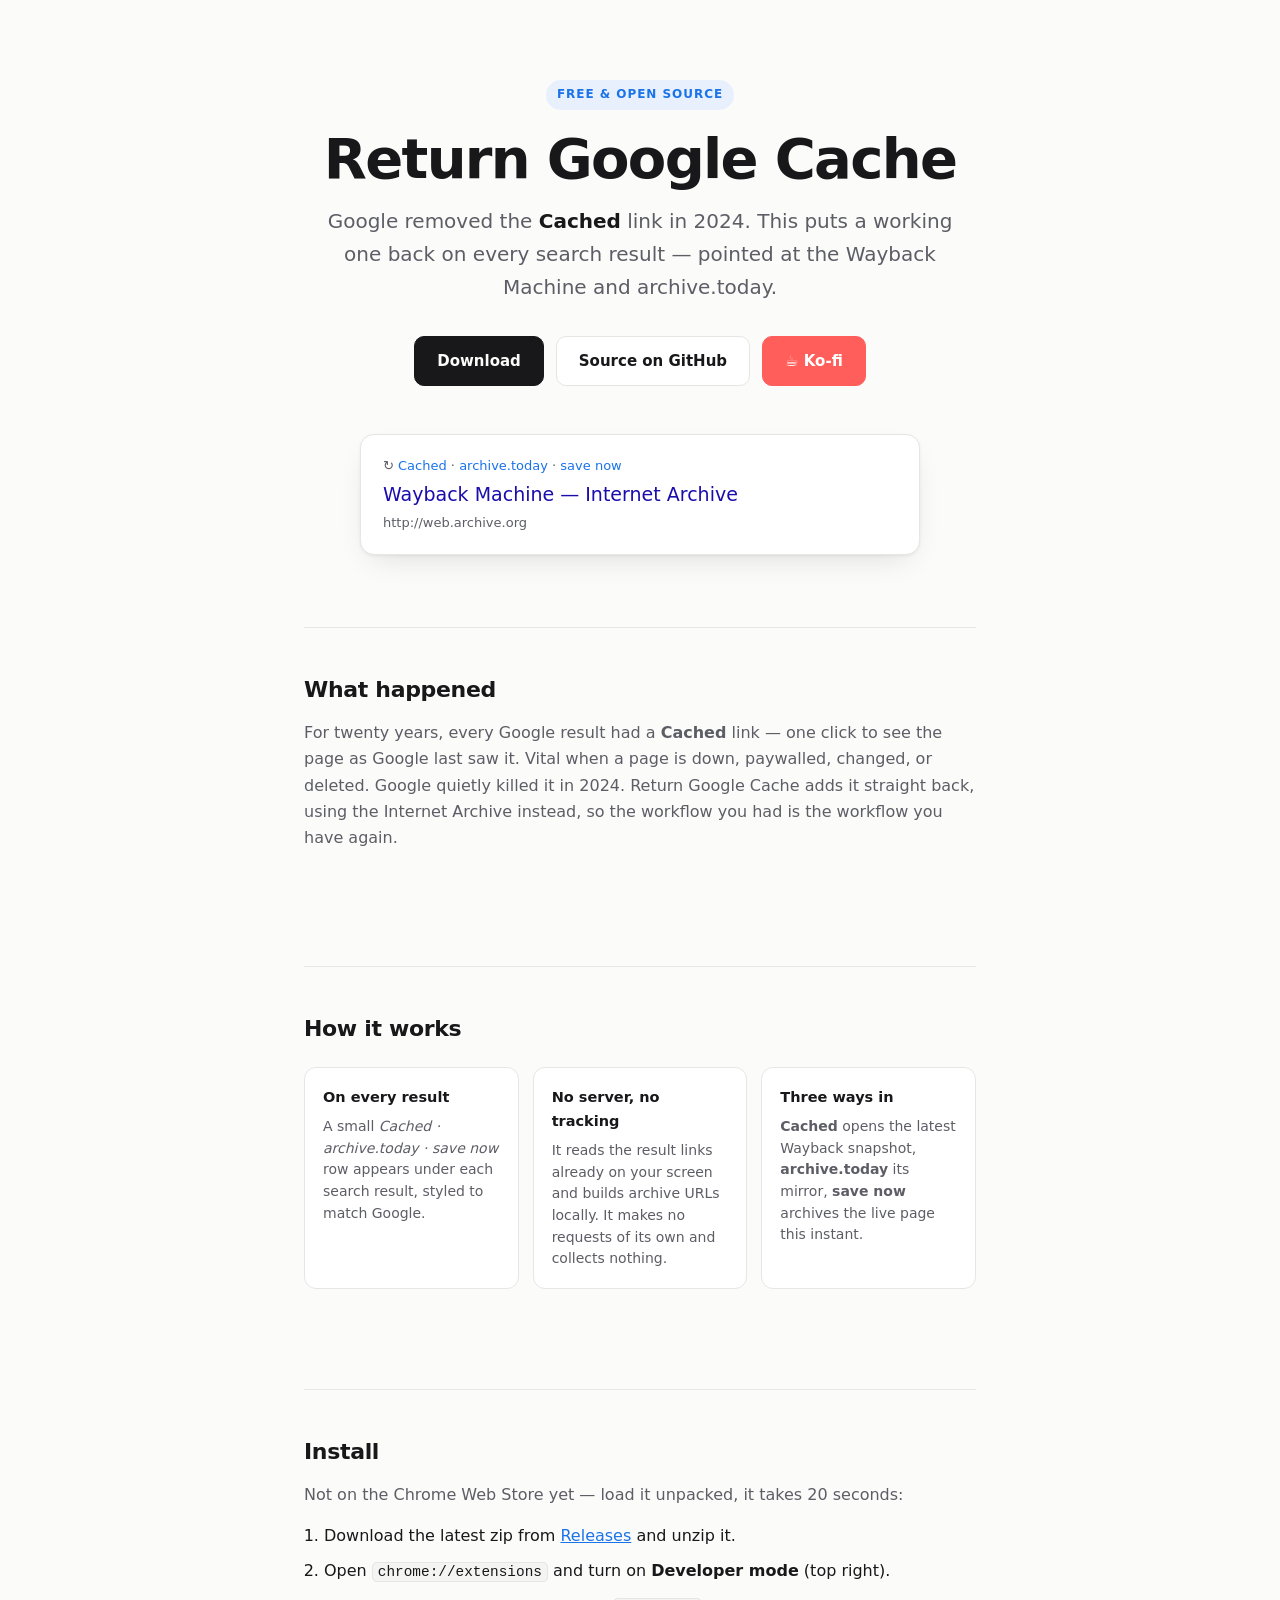
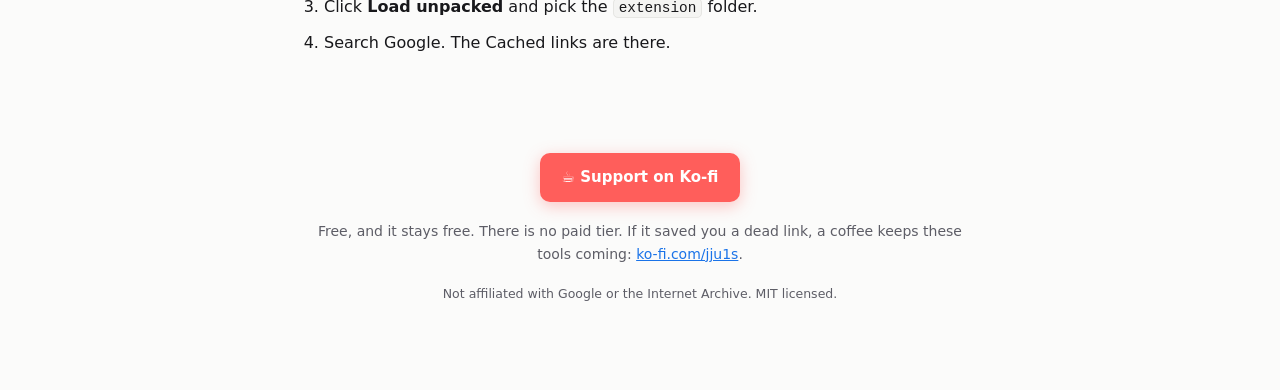
==== index.html @ 7cfbb94f "initial commit" ====
<!doctype html>
<html lang="en">
<head>
<meta charset="utf-8">
<meta name="viewport" content="width=device-width,initial-scale=1">
<title>Return Google Cache — put the Cached link back on Google</title>
<meta name="description" content="Google removed the Cached link in 2024. This tiny extension puts it back on every search result, pointed at the Wayback Machine and archive.today. No server, no tracking, free.">
<meta property="og:title" content="Return Google Cache">
<meta property="og:description" content="Google removed the Cached link. This puts it back on every result.">
<meta property="og:type" content="website">
<link rel="icon" href="data:image/svg+xml,<svg xmlns='http://www.w3.org/2000/svg' viewBox='0 0 32 32'><text y='26' font-size='26'>↻</text></svg>">
<style>
  :root{--bg:#fbfbfa;--panel:#fff;--ink:#18181b;--muted:#5d5d66;--line:#e6e6e3;--accent:#1a73e8;--accent-soft:#e8f0fe;--code:#f4f4f2;--shadow:0 1px 3px rgba(0,0,0,.06),0 12px 32px -12px rgba(0,0,0,.14)}
  @media (prefers-color-scheme:dark){:root{--bg:#0e0e10;--panel:#161619;--ink:#f2f2f3;--muted:#a1a1aa;--line:#26262b;--accent:#8ab4f8;--accent-soft:#12233d;--code:#1b1b1f;--shadow:0 1px 3px rgba(0,0,0,.5),0 16px 40px -16px rgba(0,0,0,.7)}}
  *{box-sizing:border-box}
  body{margin:0;background:var(--bg);color:var(--ink);font:16px/1.65 ui-sans-serif,system-ui,-apple-system,"Segoe UI",Roboto,sans-serif;-webkit-font-smoothing:antialiased}
  .wrap{max-width:720px;margin:0 auto;padding:0 24px}
  a{color:var(--accent)}
  code{font-family:ui-monospace,SFMono-Regular,Menlo,Consolas,monospace;font-size:.9em;background:var(--code);border:1px solid var(--line);border-radius:5px;padding:1px 5px}
  header{padding:80px 0 8px;text-align:center}
  .eyebrow{display:inline-block;font-size:12px;letter-spacing:.08em;text-transform:uppercase;color:var(--accent);background:var(--accent-soft);padding:5px 11px;border-radius:999px;font-weight:600}
  h1{font-size:clamp(36px,6.5vw,56px);line-height:1.05;letter-spacing:-.03em;margin:20px 0 0;font-weight:700}
  .tagline{font-size:clamp(17px,2.4vw,20px);color:var(--muted);margin:16px auto 0;max-width:33em}
  .tagline strong{color:var(--ink)}
  .cta{display:flex;gap:12px;justify-content:center;flex-wrap:wrap;margin-top:32px}
  .btn{display:inline-block;padding:12px 22px;border-radius:10px;text-decoration:none;font-weight:600;font-size:15px;border:1px solid var(--line);background:var(--panel);color:var(--ink)}
  .btn.primary{background:var(--ink);color:var(--bg);border-color:var(--ink)}
  .kofi{background:#FF5E5B;color:#fff;border-color:#FF5E5B}
  /* SERP demo */
  .demo{margin:48px auto 0;max-width:560px;background:var(--panel);border:1px solid var(--line);border-radius:14px;box-shadow:var(--shadow);padding:20px 22px;text-align:left}
  .demo .rgc{font-size:13px;color:var(--muted);margin-bottom:2px}
  .demo .rgc a{color:var(--accent);text-decoration:none}
  .demo .title{color:#1a0dab;font-size:19px;margin:1px 0 2px}
  @media (prefers-color-scheme:dark){.demo .title{color:#8ab4f8}}
  .demo .url{color:var(--muted);font-size:13px}
  section{padding:44px 0;border-top:1px solid var(--line);margin-top:56px}
  section.first{margin-top:64px}
  h2{font-size:22px;letter-spacing:-.015em;margin:0 0 12px;font-weight:650}
  p{margin:0 0 14px}
  .muted{color:var(--muted)}
  .grid{display:grid;gap:14px;grid-template-columns:repeat(auto-fit,minmax(210px,1fr));margin-top:20px}
  .card{background:var(--panel);border:1px solid var(--line);border-radius:12px;padding:18px}
  .card h3{margin:0 0 6px;font-size:14.5px;font-weight:650}
  .card p{margin:0;font-size:14px;color:var(--muted);line-height:1.55}
  ol{padding-left:20px;margin:0}
  ol li{margin-bottom:9px}
  pre{background:var(--code);border:1px solid var(--line);border-radius:10px;padding:14px;overflow-x:auto;font-size:13px;margin:14px 0 0}
  footer{padding:44px 0 72px;text-align:center;color:var(--muted);font-size:14px}
  .footkofi{display:inline-block;margin:0 0 18px;padding:12px 22px;border-radius:10px;background:#FF5E5B;color:#fff;font-weight:650;font-size:15px;text-decoration:none;box-shadow:0 4px 16px rgba(255,94,91,.35)}
</style>
</head>
<body>
<div class="wrap">

<header>
  <span class="eyebrow">Free &amp; open source</span>
  <h1>Return Google Cache</h1>
  <p class="tagline">Google removed the <strong>Cached</strong> link in 2024. This puts a working
  one back on every search result — pointed at the Wayback Machine and archive.today.</p>
  <div class="cta">
    <a class="btn primary" href="https://github.com/cig13zs/return-google-cache/releases">Download</a>
    <a class="btn" href="https://github.com/cig13zs/return-google-cache">Source on GitHub</a>
    <a class="btn kofi" href="https://ko-fi.com/jju1s">☕ Ko-fi</a>
  </div>

  <div class="demo">
    <div class="rgc">↻ <a href="#">Cached</a> · <a href="#">archive.today</a> · <a href="#">save now</a></div>
    <div class="title">Wayback Machine — Internet Archive</div>
    <div class="url">http://web.archive.org</div>
  </div>
</header>

<section class="first">
  <h2>What happened</h2>
  <p class="muted">For twenty years, every Google result had a <strong>Cached</strong> link — one
  click to see the page as Google last saw it. Vital when a page is down, paywalled, changed, or
  deleted. Google quietly killed it in 2024. Return Google Cache adds it straight back, using the
  Internet Archive instead, so the workflow you had is the workflow you have again.</p>
</section>

<section>
  <h2>How it works</h2>
  <div class="grid">
    <div class="card"><h3>On every result</h3><p>A small <em>Cached · archive.today · save now</em> row appears under each search result, styled to match Google.</p></div>
    <div class="card"><h3>No server, no tracking</h3><p>It reads the result links already on your screen and builds archive URLs locally. It makes no requests of its own and collects nothing.</p></div>
    <div class="card"><h3>Three ways in</h3><p><strong>Cached</strong> opens the latest Wayback snapshot, <strong>archive.today</strong> its mirror, <strong>save now</strong> archives the live page this instant.</p></div>
  </div>
</section>

<section>
  <h2>Install</h2>
  <p class="muted">Not on the Chrome Web Store yet — load it unpacked, it takes 20 seconds:</p>
  <ol>
    <li>Download the latest zip from <a href="https://github.com/cig13zs/return-google-cache/releases">Releases</a> and unzip it.</li>
    <li>Open <code>chrome://extensions</code> and turn on <strong>Developer mode</strong> (top right).</li>
    <li>Click <strong>Load unpacked</strong> and pick the <code>extension</code> folder.</li>
    <li>Search Google. The Cached links are there.</li>
  </ol>
</section>

<footer>
  <a class="footkofi" href="https://ko-fi.com/jju1s" target="_blank" rel="noopener">☕ Support on Ko-fi</a>
  <p>Free, and it stays free. There is no paid tier. If it saved you a dead link,
  a coffee keeps these tools coming: <a href="https://ko-fi.com/jju1s">ko-fi.com/jju1s</a>.</p>
  <p class="muted" style="font-size:12.5px;margin-top:18px">Not affiliated with Google or the Internet Archive. MIT licensed.</p>
</footer>

</div>
</body>
</html>
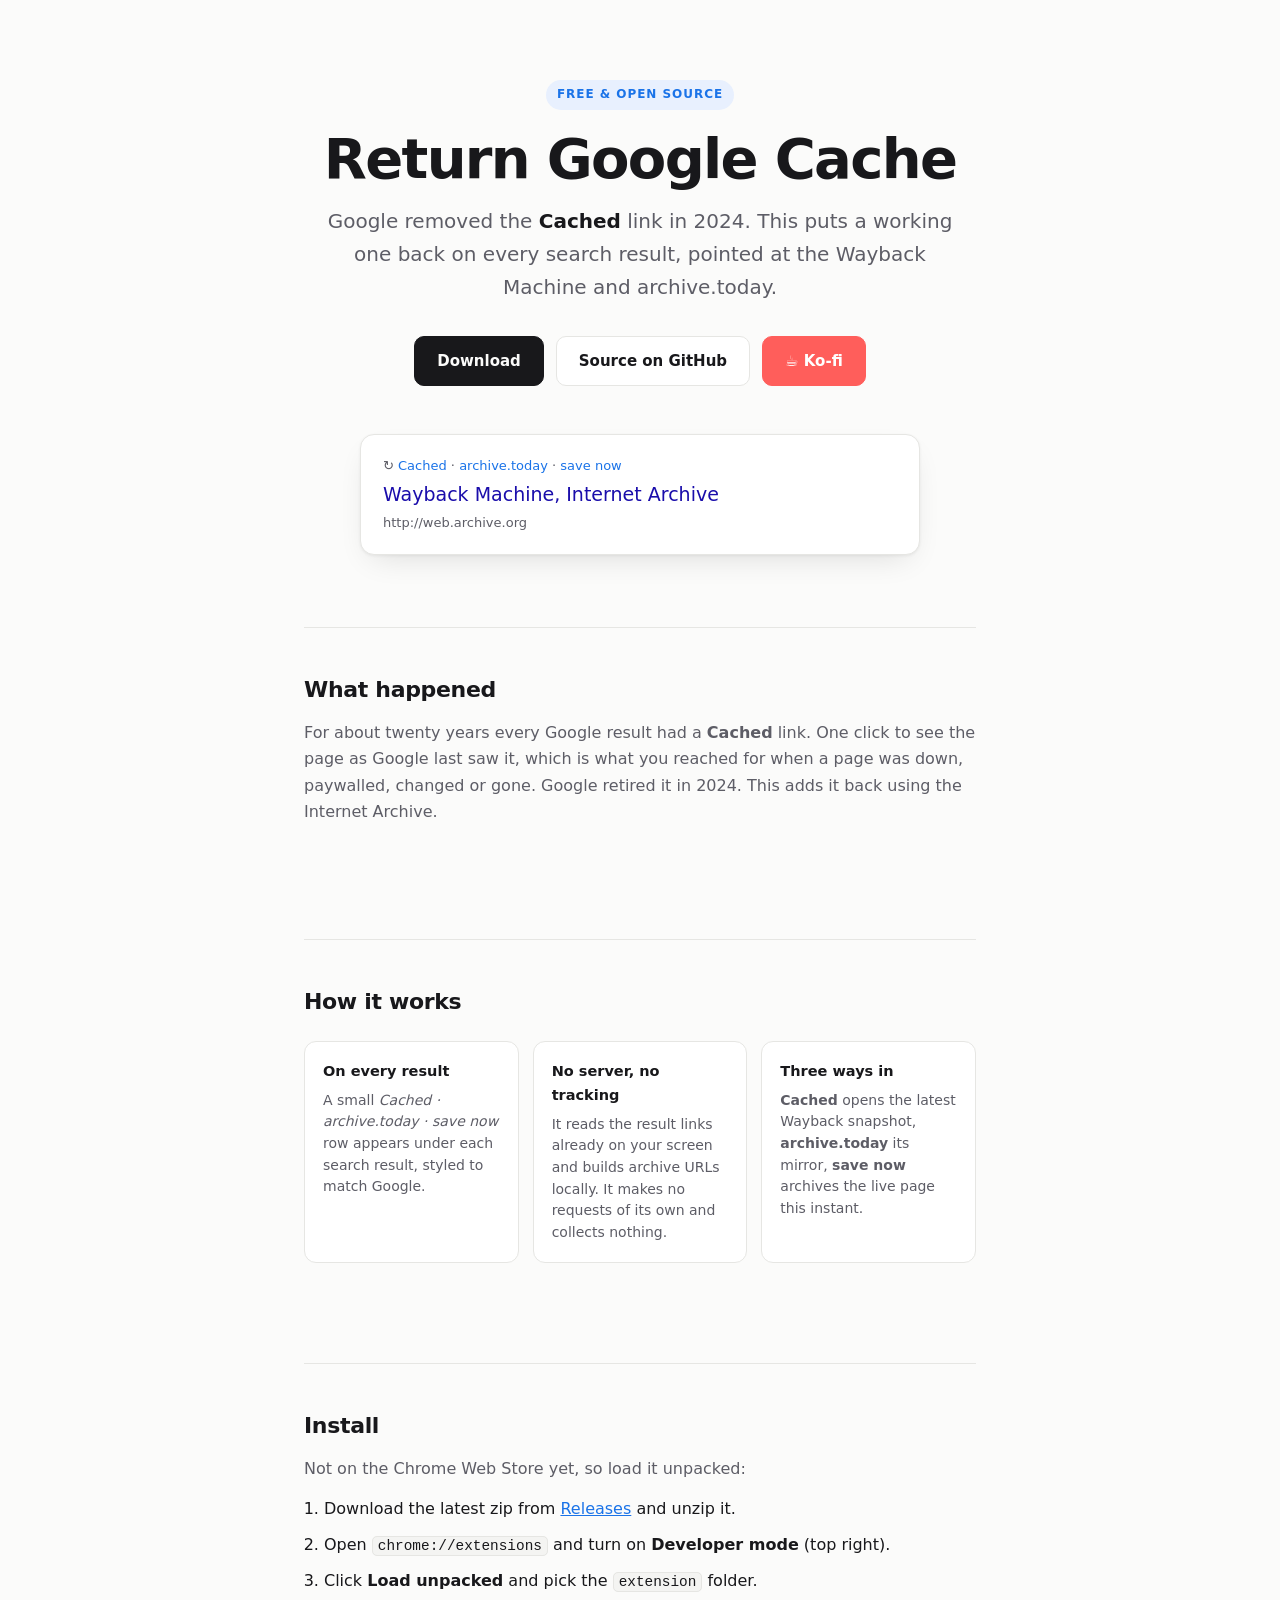
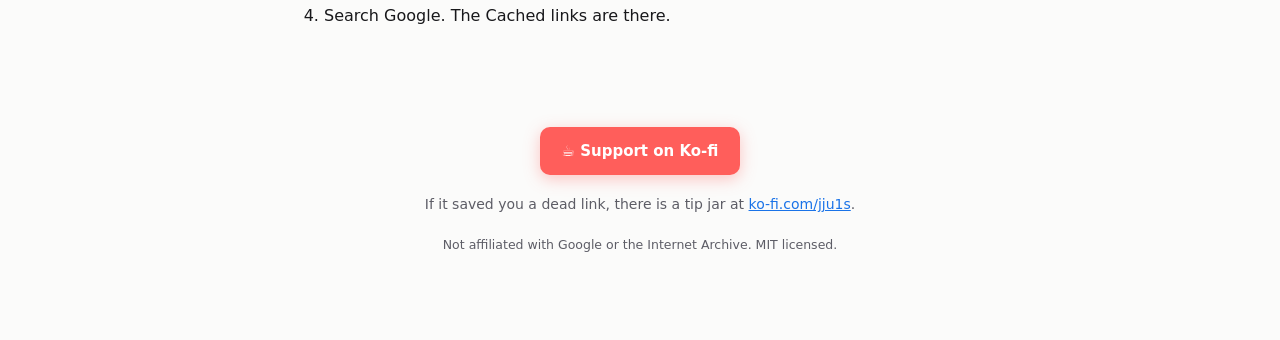
==== commit 4ce27046: "readme rewrite" ====
--- a/index.html
+++ b/index.html
@@ -3,7 +3,7 @@
 <head>
 <meta charset="utf-8">
 <meta name="viewport" content="width=device-width,initial-scale=1">
-<title>Return Google Cache — put the Cached link back on Google</title>
+<title>Return Google Cache: put the Cached link back on Google</title>
 <meta name="description" content="Google removed the Cached link in 2024. This tiny extension puts it back on every search result, pointed at the Wayback Machine and archive.today. No server, no tracking, free.">
 <meta property="og:title" content="Return Google Cache">
 <meta property="og:description" content="Google removed the Cached link. This puts it back on every result.">
@@ -56,7 +56,7 @@
   <span class="eyebrow">Free &amp; open source</span>
   <h1>Return Google Cache</h1>
   <p class="tagline">Google removed the <strong>Cached</strong> link in 2024. This puts a working
-  one back on every search result — pointed at the Wayback Machine and archive.today.</p>
+  one back on every search result, pointed at the Wayback Machine and archive.today.</p>
   <div class="cta">
     <a class="btn primary" href="https://github.com/cig13zs/return-google-cache/releases">Download</a>
     <a class="btn" href="https://github.com/cig13zs/return-google-cache">Source on GitHub</a>
@@ -65,17 +65,17 @@
 
   <div class="demo">
     <div class="rgc">↻ <a href="#">Cached</a> · <a href="#">archive.today</a> · <a href="#">save now</a></div>
-    <div class="title">Wayback Machine — Internet Archive</div>
+    <div class="title">Wayback Machine, Internet Archive</div>
     <div class="url">http://web.archive.org</div>
   </div>
 </header>
 
 <section class="first">
   <h2>What happened</h2>
-  <p class="muted">For twenty years, every Google result had a <strong>Cached</strong> link — one
-  click to see the page as Google last saw it. Vital when a page is down, paywalled, changed, or
-  deleted. Google quietly killed it in 2024. Return Google Cache adds it straight back, using the
-  Internet Archive instead, so the workflow you had is the workflow you have again.</p>
+  <p class="muted">For about twenty years every Google result had a <strong>Cached</strong> link. One
+  click to see the page as Google last saw it, which is what you reached for when a page was down,
+  paywalled, changed or gone. Google retired it in 2024. This adds it back using the Internet
+  Archive.</p>
 </section>
 
 <section>
@@ -89,7 +89,7 @@
 
 <section>
   <h2>Install</h2>
-  <p class="muted">Not on the Chrome Web Store yet — load it unpacked, it takes 20 seconds:</p>
+  <p class="muted">Not on the Chrome Web Store yet, so load it unpacked:</p>
   <ol>
     <li>Download the latest zip from <a href="https://github.com/cig13zs/return-google-cache/releases">Releases</a> and unzip it.</li>
     <li>Open <code>chrome://extensions</code> and turn on <strong>Developer mode</strong> (top right).</li>
@@ -100,8 +100,7 @@
 
 <footer>
   <a class="footkofi" href="https://ko-fi.com/jju1s" target="_blank" rel="noopener">☕ Support on Ko-fi</a>
-  <p>Free, and it stays free. There is no paid tier. If it saved you a dead link,
-  a coffee keeps these tools coming: <a href="https://ko-fi.com/jju1s">ko-fi.com/jju1s</a>.</p>
+  <p>If it saved you a dead link, there is a tip jar at <a href="https://ko-fi.com/jju1s">ko-fi.com/jju1s</a>.</p>
   <p class="muted" style="font-size:12.5px;margin-top:18px">Not affiliated with Google or the Internet Archive. MIT licensed.</p>
 </footer>
 
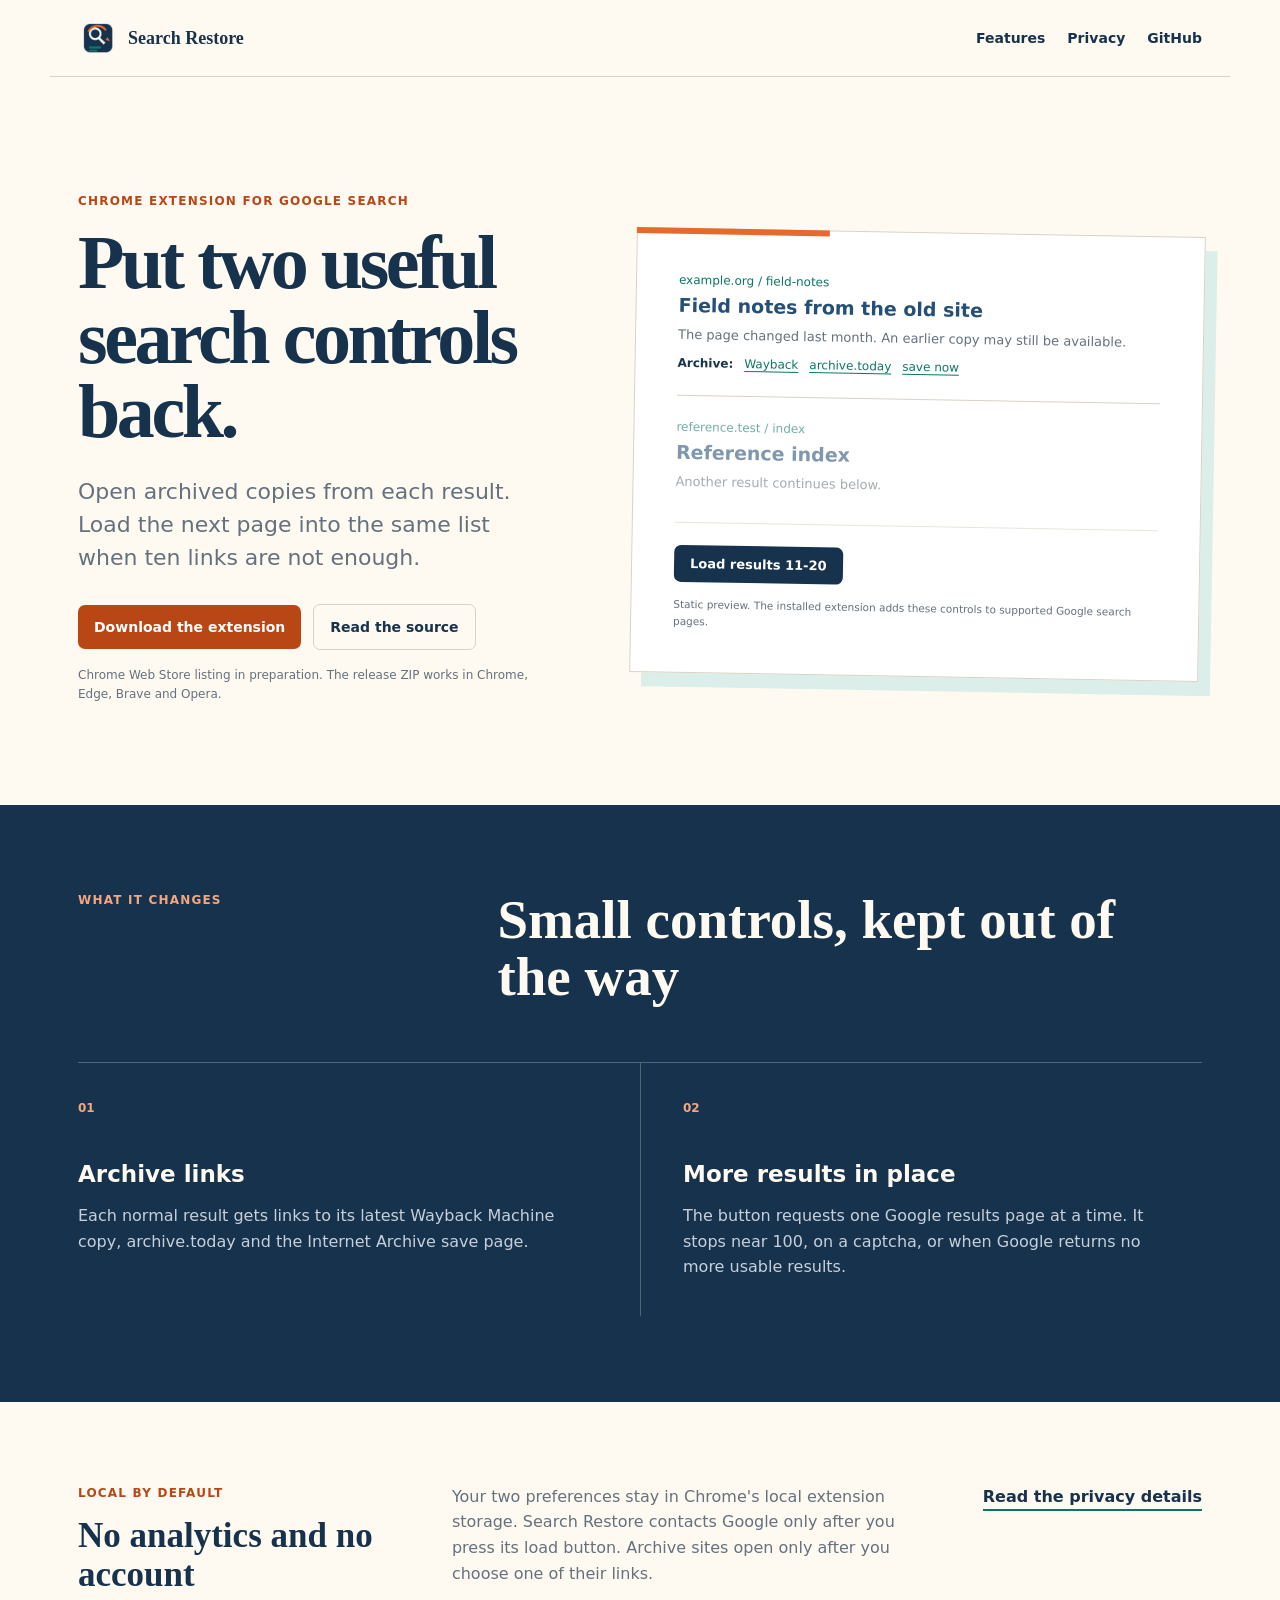
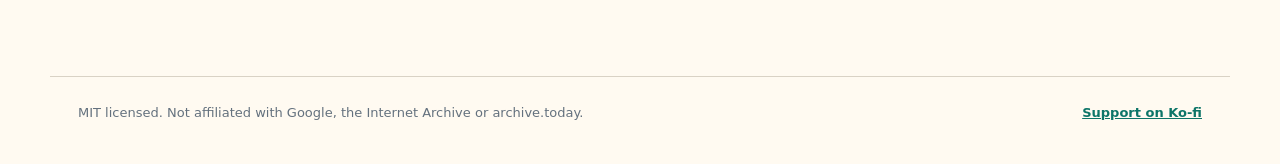
==== commit ab89f851: "combine the search archive tools" ====
--- a/index.html
+++ b/index.html
@@ -1,109 +1,92 @@
 <!doctype html>
 <html lang="en">
 <head>
-<meta charset="utf-8">
-<meta name="viewport" content="width=device-width,initial-scale=1">
-<title>Return Google Cache: put the Cached link back on Google</title>
-<meta name="description" content="Google removed the Cached link in 2024. This tiny extension puts it back on every search result, pointed at the Wayback Machine and archive.today. No server, no tracking, free.">
-<meta property="og:title" content="Return Google Cache">
-<meta property="og:description" content="Google removed the Cached link. This puts it back on every result.">
-<meta property="og:type" content="website">
-<link rel="icon" href="data:image/svg+xml,<svg xmlns='http://www.w3.org/2000/svg' viewBox='0 0 32 32'><text y='26' font-size='26'>↻</text></svg>">
-<style>
-  :root{--bg:#fbfbfa;--panel:#fff;--ink:#18181b;--muted:#5d5d66;--line:#e6e6e3;--accent:#1a73e8;--accent-soft:#e8f0fe;--code:#f4f4f2;--shadow:0 1px 3px rgba(0,0,0,.06),0 12px 32px -12px rgba(0,0,0,.14)}
-  @media (prefers-color-scheme:dark){:root{--bg:#0e0e10;--panel:#161619;--ink:#f2f2f3;--muted:#a1a1aa;--line:#26262b;--accent:#8ab4f8;--accent-soft:#12233d;--code:#1b1b1f;--shadow:0 1px 3px rgba(0,0,0,.5),0 16px 40px -16px rgba(0,0,0,.7)}}
-  *{box-sizing:border-box}
-  body{margin:0;background:var(--bg);color:var(--ink);font:16px/1.65 ui-sans-serif,system-ui,-apple-system,"Segoe UI",Roboto,sans-serif;-webkit-font-smoothing:antialiased}
-  .wrap{max-width:720px;margin:0 auto;padding:0 24px}
-  a{color:var(--accent)}
-  code{font-family:ui-monospace,SFMono-Regular,Menlo,Consolas,monospace;font-size:.9em;background:var(--code);border:1px solid var(--line);border-radius:5px;padding:1px 5px}
-  header{padding:80px 0 8px;text-align:center}
-  .eyebrow{display:inline-block;font-size:12px;letter-spacing:.08em;text-transform:uppercase;color:var(--accent);background:var(--accent-soft);padding:5px 11px;border-radius:999px;font-weight:600}
-  h1{font-size:clamp(36px,6.5vw,56px);line-height:1.05;letter-spacing:-.03em;margin:20px 0 0;font-weight:700}
-  .tagline{font-size:clamp(17px,2.4vw,20px);color:var(--muted);margin:16px auto 0;max-width:33em}
-  .tagline strong{color:var(--ink)}
-  .cta{display:flex;gap:12px;justify-content:center;flex-wrap:wrap;margin-top:32px}
-  .btn{display:inline-block;padding:12px 22px;border-radius:10px;text-decoration:none;font-weight:600;font-size:15px;border:1px solid var(--line);background:var(--panel);color:var(--ink)}
-  .btn.primary{background:var(--ink);color:var(--bg);border-color:var(--ink)}
-  .kofi{background:#FF5E5B;color:#fff;border-color:#FF5E5B}
-  /* SERP demo */
-  .demo{margin:48px auto 0;max-width:560px;background:var(--panel);border:1px solid var(--line);border-radius:14px;box-shadow:var(--shadow);padding:20px 22px;text-align:left}
-  .demo .rgc{font-size:13px;color:var(--muted);margin-bottom:2px}
-  .demo .rgc a{color:var(--accent);text-decoration:none}
-  .demo .title{color:#1a0dab;font-size:19px;margin:1px 0 2px}
-  @media (prefers-color-scheme:dark){.demo .title{color:#8ab4f8}}
-  .demo .url{color:var(--muted);font-size:13px}
-  section{padding:44px 0;border-top:1px solid var(--line);margin-top:56px}
-  section.first{margin-top:64px}
-  h2{font-size:22px;letter-spacing:-.015em;margin:0 0 12px;font-weight:650}
-  p{margin:0 0 14px}
-  .muted{color:var(--muted)}
-  .grid{display:grid;gap:14px;grid-template-columns:repeat(auto-fit,minmax(210px,1fr));margin-top:20px}
-  .card{background:var(--panel);border:1px solid var(--line);border-radius:12px;padding:18px}
-  .card h3{margin:0 0 6px;font-size:14.5px;font-weight:650}
-  .card p{margin:0;font-size:14px;color:var(--muted);line-height:1.55}
-  ol{padding-left:20px;margin:0}
-  ol li{margin-bottom:9px}
-  pre{background:var(--code);border:1px solid var(--line);border-radius:10px;padding:14px;overflow-x:auto;font-size:13px;margin:14px 0 0}
-  footer{padding:44px 0 72px;text-align:center;color:var(--muted);font-size:14px}
-  .footkofi{display:inline-block;margin:0 0 18px;padding:12px 22px;border-radius:10px;background:#FF5E5B;color:#fff;font-weight:650;font-size:15px;text-decoration:none;box-shadow:0 4px 16px rgba(255,94,91,.35)}
-</style>
+  <meta charset="utf-8">
+  <meta name="viewport" content="width=device-width, initial-scale=1">
+  <meta name="description" content="Search Restore adds archive links and a load-more control to Google search results.">
+  <meta name="theme-color" content="#fffaf1">
+  <title>Search Restore</title>
+  <link rel="icon" href="extension/icons/icon48.png">
+  <link rel="stylesheet" href="styles.css">
 </head>
 <body>
-<div class="wrap">
+  <a class="skip-link" href="#main">Skip to content</a>
 
-<header>
-  <span class="eyebrow">Free &amp; open source</span>
-  <h1>Return Google Cache</h1>
-  <p class="tagline">Google removed the <strong>Cached</strong> link in 2024. This puts a working
-  one back on every search result, pointed at the Wayback Machine and archive.today.</p>
-  <div class="cta">
-    <a class="btn primary" href="https://github.com/cig13zs/return-google-cache/releases">Download</a>
-    <a class="btn" href="https://github.com/cig13zs/return-google-cache">Source on GitHub</a>
-    <a class="btn kofi" href="https://ko-fi.com/jju1s">☕ Ko-fi</a>
-  </div>
+  <header class="site-header">
+    <a class="brand" href="./" aria-label="Search Restore home">
+      <img src="extension/icons/icon48.png" width="40" height="40" alt="">
+      <span>Search Restore</span>
+    </a>
+    <nav aria-label="Main navigation">
+      <a href="#features">Features</a>
+      <a href="privacy.html">Privacy</a>
+      <a href="https://github.com/cig13zs/search-restore">GitHub</a>
+    </nav>
+  </header>
 
-  <div class="demo">
-    <div class="rgc">↻ <a href="#">Cached</a> · <a href="#">archive.today</a> · <a href="#">save now</a></div>
-    <div class="title">Wayback Machine, Internet Archive</div>
-    <div class="url">http://web.archive.org</div>
-  </div>
-</header>
+  <main id="main">
+    <section class="hero">
+      <div class="hero-copy">
+        <p class="eyebrow">Chrome extension for Google Search</p>
+        <h1>Put two useful search controls back.</h1>
+        <p class="lede">Open archived copies from each result. Load the next page into the same list when ten links are not enough.</p>
+        <div class="actions">
+          <a class="primary" href="https://github.com/cig13zs/search-restore/releases">Download the extension</a>
+          <a class="secondary" href="https://github.com/cig13zs/search-restore">Read the source</a>
+        </div>
+        <p class="availability">Chrome Web Store listing in preparation. The release ZIP works in Chrome, Edge, Brave and Opera.</p>
+      </div>
 
-<section class="first">
-  <h2>What happened</h2>
-  <p class="muted">For about twenty years every Google result had a <strong>Cached</strong> link. One
-  click to see the page as Google last saw it, which is what you reached for when a page was down,
-  paywalled, changed or gone. Google retired it in 2024. This adds it back using the Internet
-  Archive.</p>
-</section>
+      <div class="result-sheet" aria-label="Example search result with Search Restore controls">
+        <div class="sheet-rule"></div>
+        <article class="mock-result">
+          <p class="mock-url">example.org / field-notes</p>
+          <h2>Field notes from the old site</h2>
+          <p>The page changed last month. An earlier copy may still be available.</p>
+          <div class="mock-archive"><strong>Archive:</strong> <a href="#preview-note">Wayback</a> <a href="#preview-note">archive.today</a> <a href="#preview-note">save now</a></div>
+        </article>
+        <article class="mock-result muted-result" aria-hidden="true">
+          <p class="mock-url">reference.test / index</p>
+          <h2>Reference index</h2>
+          <p>Another result continues below.</p>
+        </article>
+        <button type="button" class="mock-button" disabled>Load results 11-20</button>
+        <p id="preview-note" class="preview-note">Static preview. The installed extension adds these controls to supported Google search pages.</p>
+      </div>
+    </section>
 
-<section>
-  <h2>How it works</h2>
-  <div class="grid">
-    <div class="card"><h3>On every result</h3><p>A small <em>Cached · archive.today · save now</em> row appears under each search result, styled to match Google.</p></div>
-    <div class="card"><h3>No server, no tracking</h3><p>It reads the result links already on your screen and builds archive URLs locally. It makes no requests of its own and collects nothing.</p></div>
-    <div class="card"><h3>Three ways in</h3><p><strong>Cached</strong> opens the latest Wayback snapshot, <strong>archive.today</strong> its mirror, <strong>save now</strong> archives the live page this instant.</p></div>
-  </div>
-</section>
+    <section class="features" id="features" aria-labelledby="features-heading">
+      <div class="section-heading">
+        <p class="eyebrow">What it changes</p>
+        <h2 id="features-heading">Small controls, kept out of the way</h2>
+      </div>
+      <div class="feature-grid">
+        <article>
+          <span class="number">01</span>
+          <h3>Archive links</h3>
+          <p>Each normal result gets links to its latest Wayback Machine copy, archive.today and the Internet Archive save page.</p>
+        </article>
+        <article>
+          <span class="number">02</span>
+          <h3>More results in place</h3>
+          <p>The button requests one Google results page at a time. It stops near 100, on a captcha, or when Google returns no more usable results.</p>
+        </article>
+      </div>
+    </section>
 
-<section>
-  <h2>Install</h2>
-  <p class="muted">Not on the Chrome Web Store yet, so load it unpacked:</p>
-  <ol>
-    <li>Download the latest zip from <a href="https://github.com/cig13zs/return-google-cache/releases">Releases</a> and unzip it.</li>
-    <li>Open <code>chrome://extensions</code> and turn on <strong>Developer mode</strong> (top right).</li>
-    <li>Click <strong>Load unpacked</strong> and pick the <code>extension</code> folder.</li>
-    <li>Search Google. The Cached links are there.</li>
-  </ol>
-</section>
+    <section class="privacy-strip" aria-labelledby="privacy-heading">
+      <div>
+        <p class="eyebrow">Local by default</p>
+        <h2 id="privacy-heading">No analytics and no account</h2>
+      </div>
+      <p>Your two preferences stay in Chrome's local extension storage. Search Restore contacts Google only after you press its load button. Archive sites open only after you choose one of their links.</p>
+      <a href="privacy.html">Read the privacy details</a>
+    </section>
+  </main>
 
-<footer>
-  <a class="footkofi" href="https://ko-fi.com/jju1s" target="_blank" rel="noopener">☕ Support on Ko-fi</a>
-  <p>If it saved you a dead link, there is a tip jar at <a href="https://ko-fi.com/jju1s">ko-fi.com/jju1s</a>.</p>
-  <p class="muted" style="font-size:12.5px;margin-top:18px">Not affiliated with Google or the Internet Archive. MIT licensed.</p>
-</footer>
-
-</div>
+  <footer>
+    <p>MIT licensed. Not affiliated with Google, the Internet Archive or archive.today.</p>
+    <a href="https://ko-fi.com/jju1s">Support on Ko-fi</a>
+  </footer>
 </body>
 </html>
--- a/styles.css
+++ b/styles.css
@@ -0,0 +1,466 @@
+:root {
+  color-scheme: light;
+  --paper: #fffaf1;
+  --white: #ffffff;
+  --ink: #17324d;
+  --muted: #64717e;
+  --line: #d9d2c5;
+  --orange: #e66a2c;
+  --orange-dark: #b94715;
+  --orange-hover: #8f310f;
+  --teal: #0d7568;
+  --teal-pale: #dceee9;
+}
+
+* {
+  box-sizing: border-box;
+}
+
+html {
+  scroll-behavior: smooth;
+}
+
+body {
+  background: var(--paper);
+  color: var(--ink);
+  font: 16px/1.6 system-ui, -apple-system, "Segoe UI", sans-serif;
+  margin: 0;
+}
+
+a {
+  color: var(--teal);
+}
+
+a:focus-visible,
+button:focus-visible {
+  outline: 3px solid var(--orange);
+  outline-offset: 3px;
+}
+
+.skip-link {
+  background: var(--ink);
+  color: var(--white);
+  left: 12px;
+  padding: 8px 12px;
+  position: fixed;
+  top: -80px;
+  z-index: 10;
+}
+
+.skip-link:focus {
+  top: 12px;
+}
+
+.site-header {
+  align-items: center;
+  border-bottom: 1px solid var(--line);
+  display: flex;
+  justify-content: space-between;
+  margin: 0 auto;
+  max-width: 1180px;
+  padding: 18px 28px;
+}
+
+.brand {
+  align-items: center;
+  color: var(--ink);
+  display: flex;
+  font-family: Georgia, "Times New Roman", serif;
+  font-size: 18px;
+  font-weight: 700;
+  gap: 10px;
+  text-decoration: none;
+}
+
+.site-header nav {
+  display: flex;
+  flex-wrap: wrap;
+  gap: 8px 22px;
+}
+
+.site-header nav a {
+  color: var(--ink);
+  font-size: 14px;
+  font-weight: 650;
+  text-decoration: none;
+}
+
+.site-header nav a:hover {
+  color: var(--teal);
+}
+
+.hero {
+  display: grid;
+  gap: clamp(38px, 7vw, 90px);
+  grid-template-columns: minmax(0, 0.9fr) minmax(360px, 1.1fr);
+  margin: 0 auto;
+  max-width: 1180px;
+  padding: clamp(60px, 9vw, 122px) 28px 88px;
+}
+
+.hero-copy {
+  align-self: center;
+}
+
+.eyebrow {
+  color: var(--orange-dark);
+  font-size: 12px;
+  font-weight: 800;
+  letter-spacing: 0.1em;
+  margin: 0 0 14px;
+  text-transform: uppercase;
+}
+
+h1,
+h2,
+h3,
+p {
+  margin-top: 0;
+}
+
+h1,
+h2 {
+  font-family: Georgia, "Times New Roman", serif;
+}
+
+h1 {
+  font-size: clamp(42px, 6.3vw, 76px);
+  letter-spacing: -0.045em;
+  line-height: 0.98;
+  margin-bottom: 26px;
+  max-width: 720px;
+}
+
+.lede {
+  color: var(--muted);
+  font-size: clamp(18px, 2vw, 22px);
+  line-height: 1.5;
+  margin-bottom: 30px;
+  max-width: 620px;
+}
+
+.actions {
+  align-items: center;
+  display: flex;
+  flex-wrap: wrap;
+  gap: 12px;
+  margin-bottom: 16px;
+}
+
+.actions a {
+  border-radius: 7px;
+  font-size: 14px;
+  font-weight: 750;
+  padding: 11px 16px;
+  text-decoration: none;
+}
+
+.primary {
+  background: var(--orange-dark);
+  color: var(--white);
+}
+
+.primary:hover {
+  background: var(--orange-hover);
+}
+
+.secondary {
+  border: 1px solid var(--line);
+  color: var(--ink);
+}
+
+.secondary:hover {
+  border-color: var(--teal);
+}
+
+.availability {
+  color: var(--muted);
+  font-size: 12px;
+  max-width: 540px;
+}
+
+.result-sheet {
+  align-self: center;
+  background: var(--white);
+  border: 1px solid var(--line);
+  box-shadow: 12px 14px 0 var(--teal-pale);
+  padding: clamp(24px, 4vw, 42px);
+  position: relative;
+  transform: rotate(1deg);
+}
+
+.sheet-rule {
+  background: var(--orange);
+  height: 6px;
+  left: -1px;
+  position: absolute;
+  top: -1px;
+  width: 34%;
+}
+
+.mock-result {
+  border-bottom: 1px solid var(--line);
+  margin-bottom: 22px;
+  padding-bottom: 22px;
+}
+
+.mock-url {
+  color: var(--teal);
+  font-size: 12px;
+  margin-bottom: 3px;
+}
+
+.mock-result h2 {
+  color: #244f76;
+  font-family: system-ui, -apple-system, "Segoe UI", sans-serif;
+  font-size: 19px;
+  line-height: 1.35;
+  margin-bottom: 6px;
+}
+
+.mock-result > p:not(.mock-url) {
+  color: var(--muted);
+  font-size: 13px;
+  margin-bottom: 8px;
+}
+
+.mock-archive {
+  align-items: center;
+  display: flex;
+  flex-wrap: wrap;
+  font-size: 12px;
+  gap: 5px 11px;
+}
+
+.mock-archive a {
+  text-underline-offset: 3px;
+}
+
+.muted-result {
+  opacity: 0.58;
+}
+
+.mock-button {
+  background: var(--ink);
+  border: 0;
+  border-radius: 7px;
+  color: var(--white);
+  font: 700 13px/1 system-ui, sans-serif;
+  opacity: 1;
+  padding: 12px 16px;
+}
+
+.preview-note {
+  color: var(--muted);
+  font-size: 10.5px;
+  margin: 14px 0 0;
+}
+
+.features {
+  background: var(--ink);
+  color: var(--paper);
+  padding: 86px max(28px, calc((100vw - 1124px) / 2));
+}
+
+.features .eyebrow {
+  color: #f4a77e;
+}
+
+.section-heading {
+  display: grid;
+  gap: 10px 40px;
+  grid-template-columns: 0.7fr 1.3fr;
+  margin-bottom: 56px;
+}
+
+.section-heading h2 {
+  font-size: clamp(34px, 4.5vw, 55px);
+  line-height: 1.05;
+  margin-bottom: 0;
+  max-width: 760px;
+}
+
+.feature-grid {
+  border-top: 1px solid rgb(255 250 241 / 25%);
+  display: grid;
+  grid-template-columns: 1fr 1fr;
+}
+
+.feature-grid article {
+  min-height: 250px;
+  padding: 36px 42px 20px 0;
+}
+
+.feature-grid article + article {
+  border-left: 1px solid rgb(255 250 241 / 25%);
+  padding-left: 42px;
+}
+
+.number {
+  color: #f4a77e;
+  display: block;
+  font-size: 12px;
+  font-weight: 800;
+  margin-bottom: 38px;
+}
+
+.feature-grid h3 {
+  font-size: 23px;
+  margin-bottom: 10px;
+}
+
+.feature-grid p {
+  color: #c7d0da;
+  max-width: 480px;
+}
+
+.privacy-strip {
+  align-items: start;
+  display: grid;
+  gap: 28px 60px;
+  grid-template-columns: 0.8fr 1.2fr auto;
+  margin: 0 auto;
+  max-width: 1180px;
+  padding: 82px 28px;
+}
+
+.privacy-strip h2 {
+  font-size: 35px;
+  line-height: 1.1;
+  margin-bottom: 0;
+}
+
+.privacy-strip > p {
+  color: var(--muted);
+  margin-bottom: 0;
+}
+
+.privacy-strip > a {
+  border-bottom: 2px solid var(--teal);
+  color: var(--ink);
+  font-weight: 700;
+  text-decoration: none;
+  white-space: nowrap;
+}
+
+footer {
+  border-top: 1px solid var(--line);
+  display: flex;
+  font-size: 13px;
+  gap: 18px 40px;
+  justify-content: space-between;
+  margin: 0 auto;
+  max-width: 1180px;
+  padding: 26px 28px 40px;
+}
+
+footer p {
+  color: var(--muted);
+  margin-bottom: 0;
+}
+
+footer a {
+  font-weight: 700;
+  white-space: nowrap;
+}
+
+.legal {
+  margin: 0 auto;
+  max-width: 820px;
+  min-height: calc(100vh - 180px);
+  padding: clamp(54px, 9vw, 100px) 28px;
+}
+
+.legal h1 {
+  font-size: clamp(42px, 7vw, 68px);
+}
+
+.legal h2 {
+  font-size: 27px;
+  margin: 42px 0 10px;
+}
+
+.legal p,
+.legal li {
+  color: #4f5e6c;
+}
+
+.legal .updated {
+  font-size: 13px;
+}
+
+@media (max-width: 820px) {
+  .hero {
+    grid-template-columns: 1fr;
+  }
+
+  .result-sheet {
+    transform: none;
+  }
+
+  .section-heading,
+  .privacy-strip {
+    grid-template-columns: 1fr;
+  }
+
+  .feature-grid {
+    grid-template-columns: 1fr;
+  }
+
+  .feature-grid article + article {
+    border-left: 0;
+    border-top: 1px solid rgb(255 250 241 / 25%);
+    padding-left: 0;
+  }
+
+  .privacy-strip > a {
+    justify-self: start;
+  }
+}
+
+@media (max-width: 600px) {
+  .site-header {
+    align-items: flex-start;
+    flex-direction: column;
+    gap: 16px;
+    padding: 16px 20px;
+  }
+
+  .site-header nav {
+    gap: 8px 18px;
+    width: 100%;
+  }
+
+  .hero {
+    padding: 50px 20px 70px;
+  }
+
+  h1 {
+    font-size: clamp(40px, 14vw, 58px);
+  }
+
+  .result-sheet {
+    box-shadow: 7px 8px 0 var(--teal-pale);
+    padding: 24px 19px;
+  }
+
+  .features {
+    padding: 68px 20px;
+  }
+
+  .privacy-strip {
+    padding: 64px 20px;
+  }
+
+  footer {
+    align-items: flex-start;
+    flex-direction: column;
+    padding: 24px 20px 34px;
+  }
+}
+
+@media (prefers-reduced-motion: reduce) {
+  html {
+    scroll-behavior: auto;
+  }
+}
